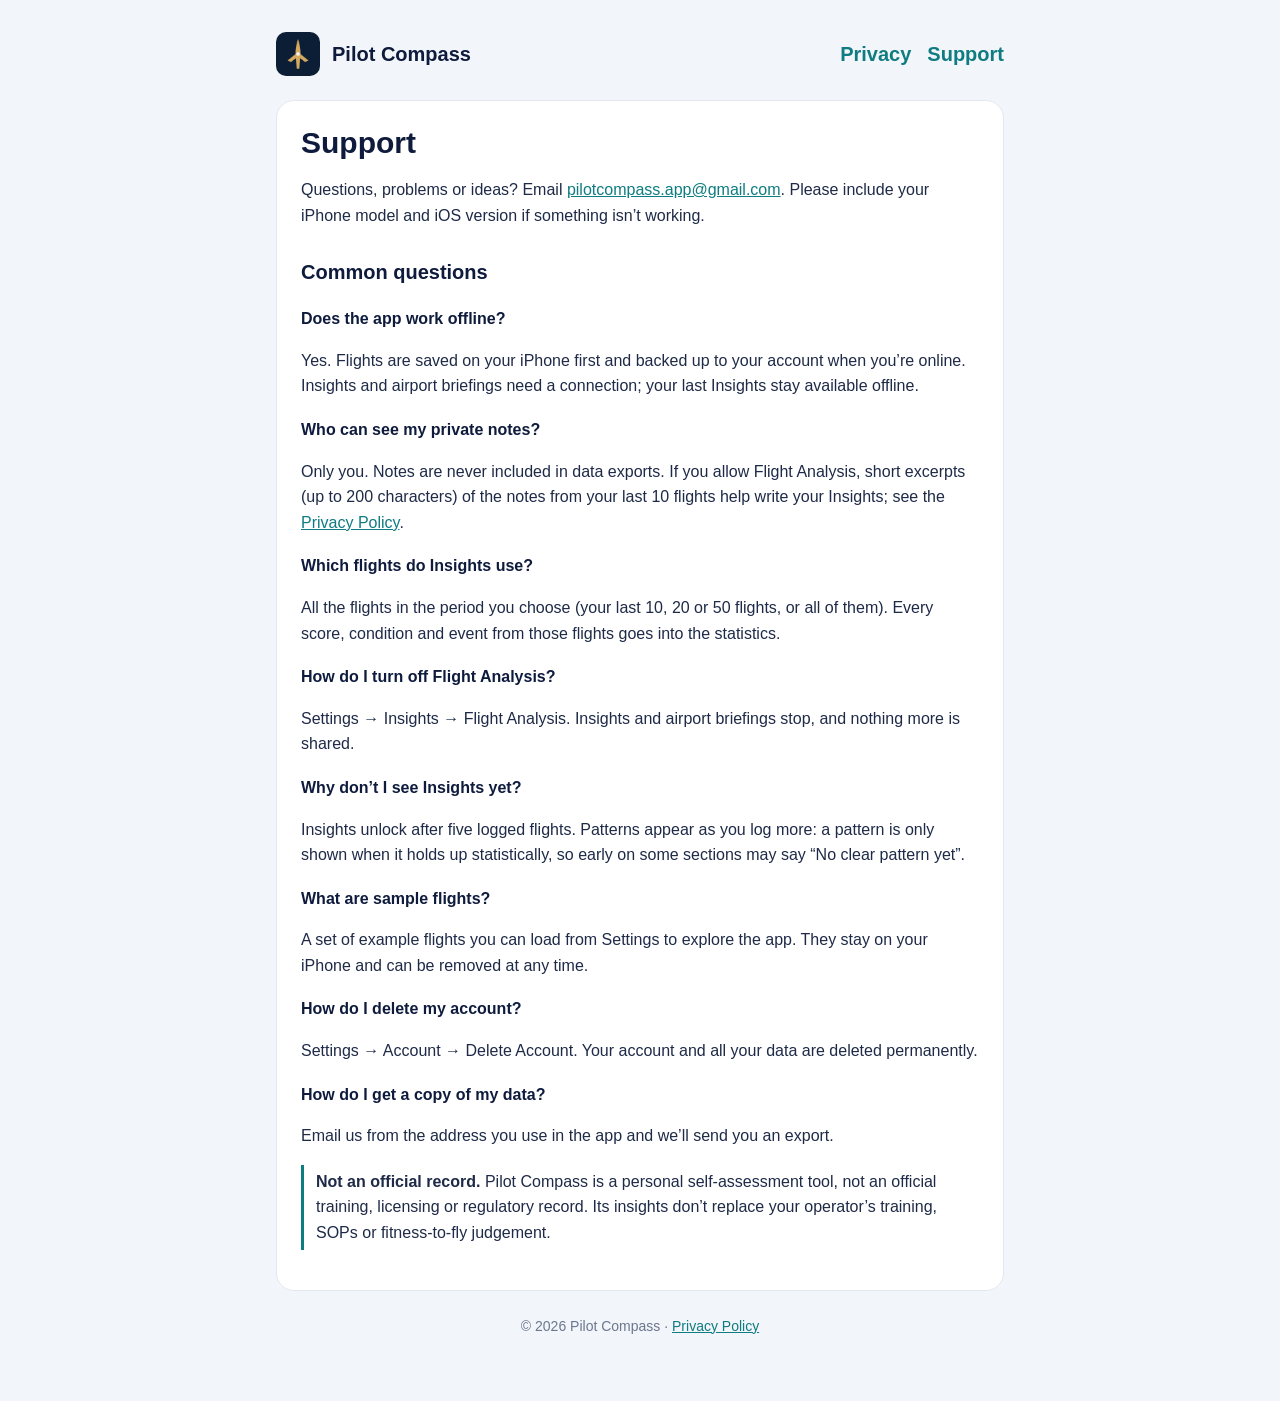
==== support.html @ 19ba11ff "Pilot Compass public pages: home, privacy policy, support" ====
<!doctype html>
<html lang="en">
<head>
  <meta charset="utf-8" />
  <meta name="viewport" content="width=device-width, initial-scale=1" />
  <title>Support · Pilot Compass</title>
  <link rel="icon" href="favicon.png" />
  <link rel="stylesheet" href="style.css" />
</head>
<body>
<main>
  <header>
    <img src="icon.png" alt="" />
    <a href="index.html">Pilot Compass</a>
    <nav><a href="privacy.html">Privacy</a><a href="support.html">Support</a></nav>
  </header>

  <div class="card">
    <h1>Support</h1>
    <p>Questions, problems or ideas? Email <a href="mailto:pilotcompass.app@gmail.com">pilotcompass.app@gmail.com</a>.
      Please include your iPhone model and iOS version if something isn’t working.</p>

    <h2>Common questions</h2>

    <h3>Does the app work offline?</h3>
    <p>Yes. Flights are saved on your iPhone first and backed up to your account when you’re online. Insights and
      airport briefings need a connection; your last Insights stay available offline.</p>

    <h3>Who can see my private notes?</h3>
    <p>Only you. Notes are never included in data exports. If you allow Flight Analysis, short excerpts (up to 200
      characters) of the notes from your last 10 flights help write your Insights; see the
      <a href="privacy.html">Privacy Policy</a>.</p>

    <h3>Which flights do Insights use?</h3>
    <p>All the flights in the period you choose (your last 10, 20 or 50 flights, or all of them). Every score,
      condition and event from those flights goes into the statistics.</p>

    <h3>How do I turn off Flight Analysis?</h3>
    <p>Settings → Insights → Flight Analysis. Insights and airport briefings stop, and nothing more is shared.</p>

    <h3>Why don’t I see Insights yet?</h3>
    <p>Insights unlock after five logged flights. Patterns appear as you log more: a pattern is only shown when it holds
      up statistically, so early on some sections may say “No clear pattern yet”.</p>

    <h3>What are sample flights?</h3>
    <p>A set of example flights you can load from Settings to explore the app. They stay on your iPhone and can be
      removed at any time.</p>

    <h3>How do I delete my account?</h3>
    <p>Settings → Account → Delete Account. Your account and all your data are deleted permanently.</p>

    <h3>How do I get a copy of my data?</h3>
    <p>Email us from the address you use in the app and we’ll send you an export.</p>

    <div class="note">
      <strong>Not an official record.</strong> Pilot Compass is a personal self-assessment tool, not an official
      training, licensing or regulatory record. Its insights don’t replace your operator’s training, SOPs or
      fitness-to-fly judgement.
    </div>
  </div>

  <footer class="muted">© 2026 Pilot Compass · <a href="privacy.html">Privacy Policy</a></footer>
</main>
</body>
</html>
---- style.css ----
:root {
  --bg: #f2f5f9;
  --card: #ffffff;
  --ink: #0e1b3d;
  --text: #1e2a47;
  --muted: #6b7790;
  --teal: #0e7c80;
  --border: #e3e8f0;
}
@media (prefers-color-scheme: dark) {
  :root {
    --bg: #08111f;
    --card: #111c2e;
    --ink: #eef2f8;
    --text: #d3dbe8;
    --muted: #8b98b0;
    --teal: #25a8a6;
    --border: #1f3049;
  }
}
* { box-sizing: border-box; }
body {
  margin: 0;
  background: var(--bg);
  color: var(--text);
  font: 16px/1.6 -apple-system, BlinkMacSystemFont, 'Segoe UI', Roboto, Helvetica, Arial, sans-serif;
}
main { max-width: 760px; margin: 0 auto; padding: 32px 16px 64px; }
header { display: flex; align-items: center; gap: 12px; margin-bottom: 24px; }
header img { width: 44px; height: 44px; border-radius: 10px; }
header a { color: var(--ink); text-decoration: none; font-weight: 800; font-size: 20px; }
nav { margin-left: auto; display: flex; gap: 16px; font-size: 15px; }
nav a { color: var(--teal); text-decoration: none; font-weight: 600; }
.card { background: var(--card); border: 1px solid var(--border); border-radius: 18px; padding: 24px; }
h1 { color: var(--ink); font-size: 30px; line-height: 1.2; margin: 0 0 6px; }
h2 { color: var(--ink); font-size: 20px; margin: 28px 0 8px; }
h3 { color: var(--ink); font-size: 16px; margin: 18px 0 4px; }
.muted { color: var(--muted); font-size: 14px; }
a { color: var(--teal); }
ul { padding-left: 22px; }
li { margin: 4px 0; }
table { width: 100%; border-collapse: collapse; font-size: 15px; margin: 8px 0; }
th, td { text-align: left; vertical-align: top; padding: 8px 6px; border-bottom: 1px solid var(--border); }
th { color: var(--ink); }
.note { border-left: 3px solid var(--teal); padding: 4px 0 4px 12px; margin: 16px 0; }
footer { margin-top: 24px; text-align: center; }
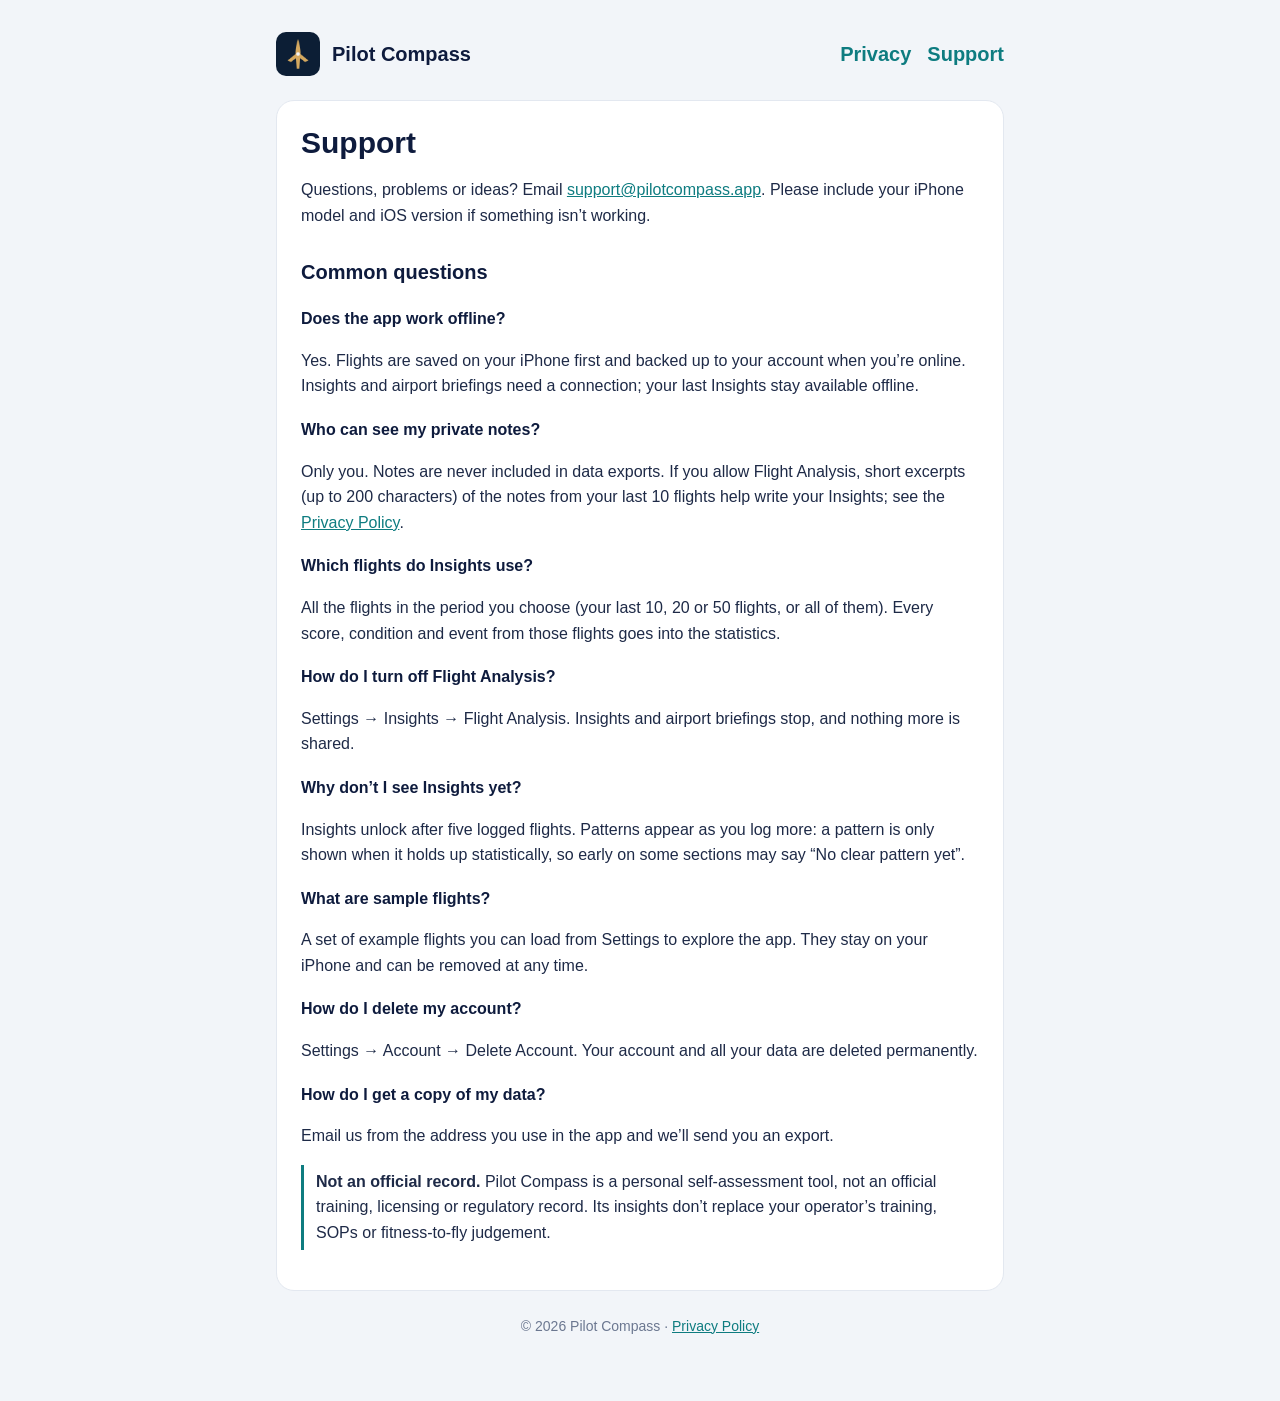
==== commit ecf03be6: "Contact: support@pilotcompass.app Co-Authored-By: Claude Opus 5.5 <noreply@anthropic.com>" ====
--- a/support.html
+++ b/support.html
@@ -17,7 +17,7 @@
 
   <div class="card">
     <h1>Support</h1>
-    <p>Questions, problems or ideas? Email <a href="mailto:pilotcompass.app@gmail.com">pilotcompass.app@gmail.com</a>.
+    <p>Questions, problems or ideas? Email <a href="mailto:support@pilotcompass.app">support@pilotcompass.app</a>.
       Please include your iPhone model and iOS version if something isn’t working.</p>
 
     <h2>Common questions</h2>
